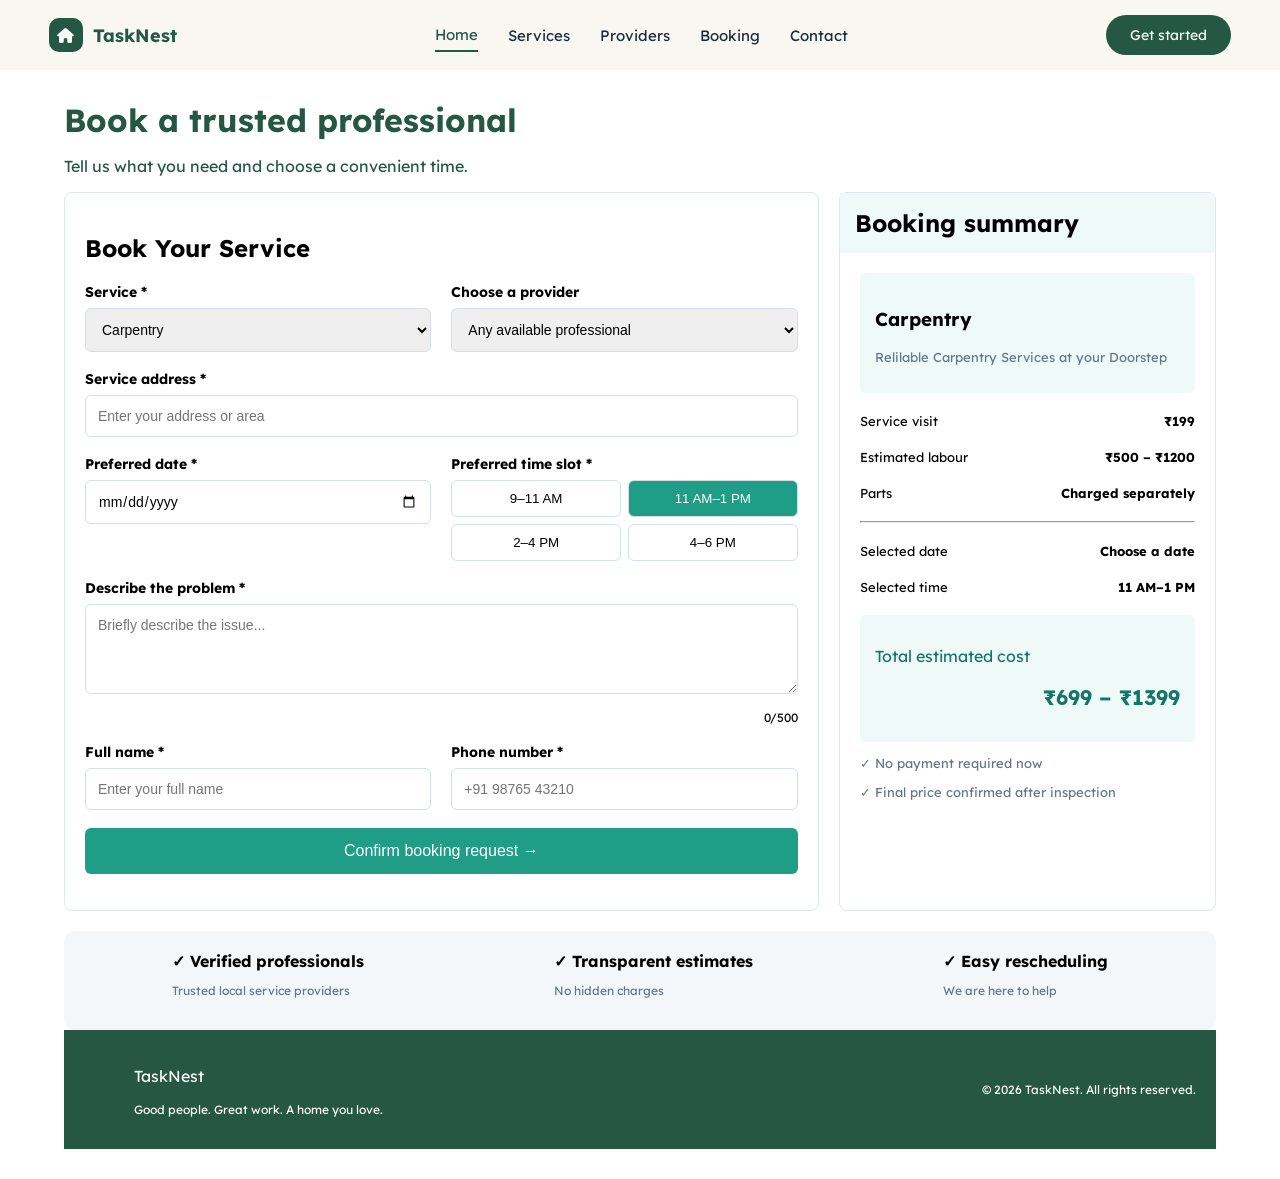
==== booking.html @ df218c1c "created booking page html, css, javascript" ====
<!DOCTYPE html>
<html lang="en">

<head>
    <meta charset="UTF-8">
    <meta name="viewport" content="width=device-width, initial-scale=1.0">
    <title>TaskNest</title>
    <!--Link CSS File-->
    <link rel="stylesheet" href="booking.css">

    <!--Link Google Fonts-->
    <link rel="preconnect" href="https://fonts.googleapis.com">
    <link rel="preconnect" href="https://fonts.gstatic.com" crossorigin>
    <link
        href="https://fonts.googleapis.com/css2?family=Gabarito:wght@400..900&family=Lexend+Deca:wght@100..900&display=swap"
        rel="stylesheet">

    <!--Link Font Awesome-->
    <link rel="stylesheet" href="https://cdnjs.cloudflare.com/ajax/libs/font-awesome/6.4.2/css/all.min.css">

</head>


<body>
    <!--Navbar-->
    <header class="navbar">

        <div class="logo">
            <div class="logo-icon">
                <i class="fa-solid fa-house"></i>
            </div>
            <h2>TaskNest</h2>
        </div>

        <nav>
            <a href="home.html" class="active">Home</a>
            <a href="services.html">Services</a>
            <a href="providers.html">Providers</a>
            <a href="booking.html">Booking</a>
            <a href="contact.html">Contact</a>
        </nav>

        <a href="#booking" class="start-btn">Get started</a>

    </header>

    <main>
        <h1 style="color: #255744;">Book a trusted professional</h1>
        <p class="subheading" style="color: #255744;">Tell us what you need and choose a convenient time.</p>

        <div class="container">
            <section class="booking" id="booking">
                <h2>Book Your Service</h2>

                <form id="bookingForm">
                    <div class="form-row">
                        <div class="field">
                            <label>Service *</label>
                            <select id="service">
                                <option>Carpentry</option>
                                <option>Electrical</option>
                                <option>Plumbing</option>
                                <option>Painting</option>
                                <option>Landscaping</option>
                            </select>
                        </div>

                        <div class="field">
                            <label>Choose a provider</label>
                            <select>
                                <option>Any available professional</option>
                                <option>Saravanan</option>
                                <option>Ramesh</option>
                                <option>Karthik</option>
                            </select>
                        </div>
                    </div>

                    <div class="field">
                        <label>Service address *</label>
                        <input type="text" id="address" placeholder="Enter your address or area">
                        <small id="addressError"></small>
                    </div>

                    <div class="form-row">
                        <div class="field">
                            <label>Preferred date *</label>
                            <input type="date" id="date">
                            <small id="dateError"></small>
                        </div>

                        <div class="field">
                            <label>Preferred time slot *</label>
                            <div class="time-slots">
                                <button type="button" class="time">9–11 AM</button>
                                <button type="button" class="time selected">11 AM–1 PM</button>
                                <button type="button" class="time">2–4 PM</button>
                                <button type="button" class="time">4–6 PM</button>
                            </div>
                        </div>
                    </div>

                    <div class="field">
                        <label>Describe the problem *</label>
                        <textarea id="problem" maxlength="500" placeholder="Briefly describe the issue..."></textarea>
                        <small id="problemError"></small>
                        <p class="count"><span id="count">0</span>/500</p>
                    </div>

                    <div class="form-row">
                        <div class="field">
                            <label>Full name *</label>
                            <input type="text" id="name" placeholder="Enter your full name">
                            <small id="nameError"></small>
                        </div>

                        <div class="field">
                            <label>Phone number *</label>
                            <input type="tel" id="phone" placeholder="+91 98765 43210">
                            <small id="phoneError"></small>
                        </div>
                    </div>

                    <button type="submit" class="submit-button">
                        Confirm booking request →
                    </button>

                    <p id="message"></p>
                </form>
            </section>

            <section class="summary" id="summary">
                <h2>Booking summary</h2>

                <div class="service-box">
                    <h3 id="summaryService">AC Repair</h3>
                    <p id="description">Get your AC working perfectly again</p>
                </div>

                <div class="price-row">
                    <span>Service visit</span>
                    <b id="visitPrice">₹199</b>
                </div>

                <div class="price-row">
                    <span>Estimated labour</span>
                    <b id="labourPrice">₹500 – ₹1,200</b>
                </div>

                <div class="price-row">
                    <span>Parts</span>
                    <b>Charged separately</b>
                </div>

                <hr>

                <div class="price-row">
                    <span>Selected date</span>
                    <b id="summaryDate">Choose a date</b>
                </div>

                <div class="price-row">
                    <span>Selected time</span>
                    <b id="summaryTime">11 AM–1 PM</b>
                </div>

                <div class="total">
                    <p>Total estimated cost</p>
                    <h2 id="totalPrice">₹699 – ₹1,399</h2>
                </div>

                <p class="note">✓ No payment required now</p>
                <p class="note">✓ Final price confirmed after inspection</p>
            </section>
        </div>

        <section class="benefits" id="contact">
            <div>
                <b>✓ Verified professionals</b>
                <p>Trusted local service providers</p>
            </div>
            <div>
                <b>✓ Transparent estimates</b>
                <p>No hidden charges</p>
            </div>
            <div>
                <b>✓ Easy rescheduling</b>
                <p>We are here to help</p>
            </div>
        </section>

        <!-- FOOTER -->
        <footer class="site-footer">
            <div class="footer-inner">
                <div>
                    <p class="footer-brand">TaskNest</p>
                    <p class="footer-tagline">Good people. Great work. A home you love.</p>
                </div>
                <p class="footer-copy">&copy; 2026 TaskNest. All rights reserved.</p>
            </div>
        </footer>
    </main>

    <script src="booking.js"></script>
</body>

</html>
---- booking.css ----
* {
    box-sizing: border-box;
}

body {
    margin: 0;
    font-family: "Lexend Deca", sans-serif;
    color: black ;
}

/* NAVBAR */
.navbar {
    height: 70px;
    width: 100%;
    padding: 0 3.8%;
    display: flex;
    justify-content: space-between;
    align-items: center;
    background-color: #f8f7f2;
    /* border-bottom: 2px solid #245744; */
}

/* LOGO */
.logo {
    display: flex;
    align-items: center;
    gap: 10px;
}

.logo h2 {
    margin: 0;
    color: #245744;
    font-size: 18px;
}

.logo-icon {
    width: 34px;
    height: 34px;
    background-color: #245744;
    color: white;
    border-radius: 10px;
    display: flex;
    justify-content: center;
    align-items: center;
    font-size: 15px;
}

/* MENU */
.navbar nav {
    display: flex;
    align-items: center;
    gap: 30px;
}

.navbar nav a {
    text-decoration: none;
    color: #172b3a;
    font-size: 15px;
    padding: 6px 0;
    white-space: nowrap;
}

.navbar nav a:hover,
.navbar nav a.active {
    color: #245744;
}

.navbar nav a.active {
    border-bottom: 2px solid #245744;
}

/* GET STARTED */
.start-btn {
    display: flex;
    align-items: center;
    justify-content: center;
    height: 40px;
    padding: 0 24px;
    background-color: #245744;
    color: white;
    text-decoration: none;
    border-radius: 30px;
    font-size: 14px;
    white-space: nowrap;
}

.start-btn:hover {
    background-color: #193f32;
}

/* MAIN CONTENT */
main {
    width: 90%;
    margin: 30px auto;
}

main > h1 {
    margin-bottom: 10px;
}

.subtitle {
    color: #64748b;
    margin-bottom: 25px;
}

/* BOOKING LAYOUT */
.container {
    display: grid;
    grid-template-columns: 2fr 1fr;
    gap: 20px;
}

.booking,
.summary {
    border: 1px solid #dce6ec;
    border-radius: 8px;
    padding: 20px;
}

/* FORM */
.form-row {
    display: flex;
    gap: 20px;
}

.field {
    width: 100%;
    margin-bottom: 18px;
}

label {
    display: block;
    font-weight: bold;
    font-size: 14px;
    margin-bottom: 7px;
}

input,
select,
textarea {
    width: 100%;
    padding: 12px;
    border: 1px solid #d4e0e8;
    border-radius: 6px;
    font-size: 14px;
    font-family: Arial, sans-serif;
}

textarea {
    height: 90px;
    resize: vertical;
}

small {
    color: #c0392b;
}

/* TIME SLOTS */
.time-slots {
    display: grid;
    grid-template-columns: 1fr 1fr;
    gap: 7px;
}

.time {
    padding: 10px 5px;
    background: white;
    border: 1px solid #d4e0e8;
    border-radius: 6px;
    cursor: pointer;
}

.time.selected {
    background: #209d87;
    color: white;
}

/* CHARACTER COUNTER */
.count {
    text-align: right;
    font-size: 12px;
}

/* SUBMIT BUTTON */
.submit-button {
    width: 100%;
    padding: 14px;
    background: #209d87;
    color: white;
    border: none;
    border-radius: 6px;
    font-size: 16px;
    cursor: pointer;
}

.submit-button:hover {
    background: #147766;
}

#message {
    color: #147766;
}

/* BOOKING SUMMARY */
.summary > h2 {
    background: #effaf8;
    padding: 15px;
    margin: -20px -20px 20px;
}

.service-box {
    background: #effaf8;
    padding: 15px;
    border-radius: 6px;
}

.service-box p,
.note {
    color: #64748b;
    font-size: 13px;
}

.price-row {
    display: flex;
    justify-content: space-between;
    gap: 10px;
    margin: 20px 0;
    font-size: 13px;
}

.price-row b {
    text-align: right;
}

.total {
    background: #effaf8;
    padding: 15px;
    border-radius: 6px;
}

.total p,
.total h2 {
    color: #147766;
}

.total h2 {
    text-align: right;
    font-size: 21px;
}

/* BENEFITS */
.benefits {
    display: flex;
    justify-content: space-around;
    gap: 15px;
    background: #f3f7fa;
    padding: 20px;
    margin-top: 20px;
    border-radius: 10px;
}

.benefits p {
    font-size: 12px;
    color: #64748b;
}

/* Footer */
.site-footer {
    background-color: #255744;
    color: white;
    padding: 20px;
    
}

.footer-inner {
    display: flex;
    justify-content: space-between;
    align-items: center;
    margin-left: 50px;
}

.footer-brand {
    font-size: 16px;
}

.footer-tagline {
    font-size: 12px;
}

.footer-copy {
    font-size: 12px;
}

/* TABLET */
@media (max-width: 1100px) {
    .navbar {
        gap: 20px;
    }

    .navbar nav {
        gap: 22px;
    }

    .navbar nav a {
        font-size: 15px;
    }

    .start-btn {
        padding: 0 20px;
        font-size: 14px;
    }
}

/* MOBILE */
@media (max-width: 800px) {
    .navbar {
        height: auto;
        min-height: 70px;
        padding: 14px 4%;
        flex-wrap: wrap;
        gap: 14px;
    }

    .logo h2 {
        font-size: 18px;
    }

    .logo-icon {
        width: 34px;
        height: 34px;
    }

    .navbar nav {
        order: 3;
        width: 100%;
        gap: 22px;
        overflow-x: auto;
        padding: 5px 0;
    }

    .navbar nav a {
        font-size: 14px;
    }

    .start-btn {
        height: 38px;
        padding: 0 18px;
        font-size: 14px;
    }

    .container {
        grid-template-columns: 1fr;
    }

     .footer-inner {
    flex-direction: column;
    align-items: flex-start;
  }
}

/* SMALL MOBILE */
@media (max-width: 500px) {
    main {
        width: 94%;
    }

    main > h1 {
        font-size: 28px;
    }

    .form-row {
        display: block;
    }

    .benefits {
        flex-direction: column;
    }

    .navbar nav {
        gap: 20px;
    }

    .navbar nav a {
        font-size: 14px;
    }
}
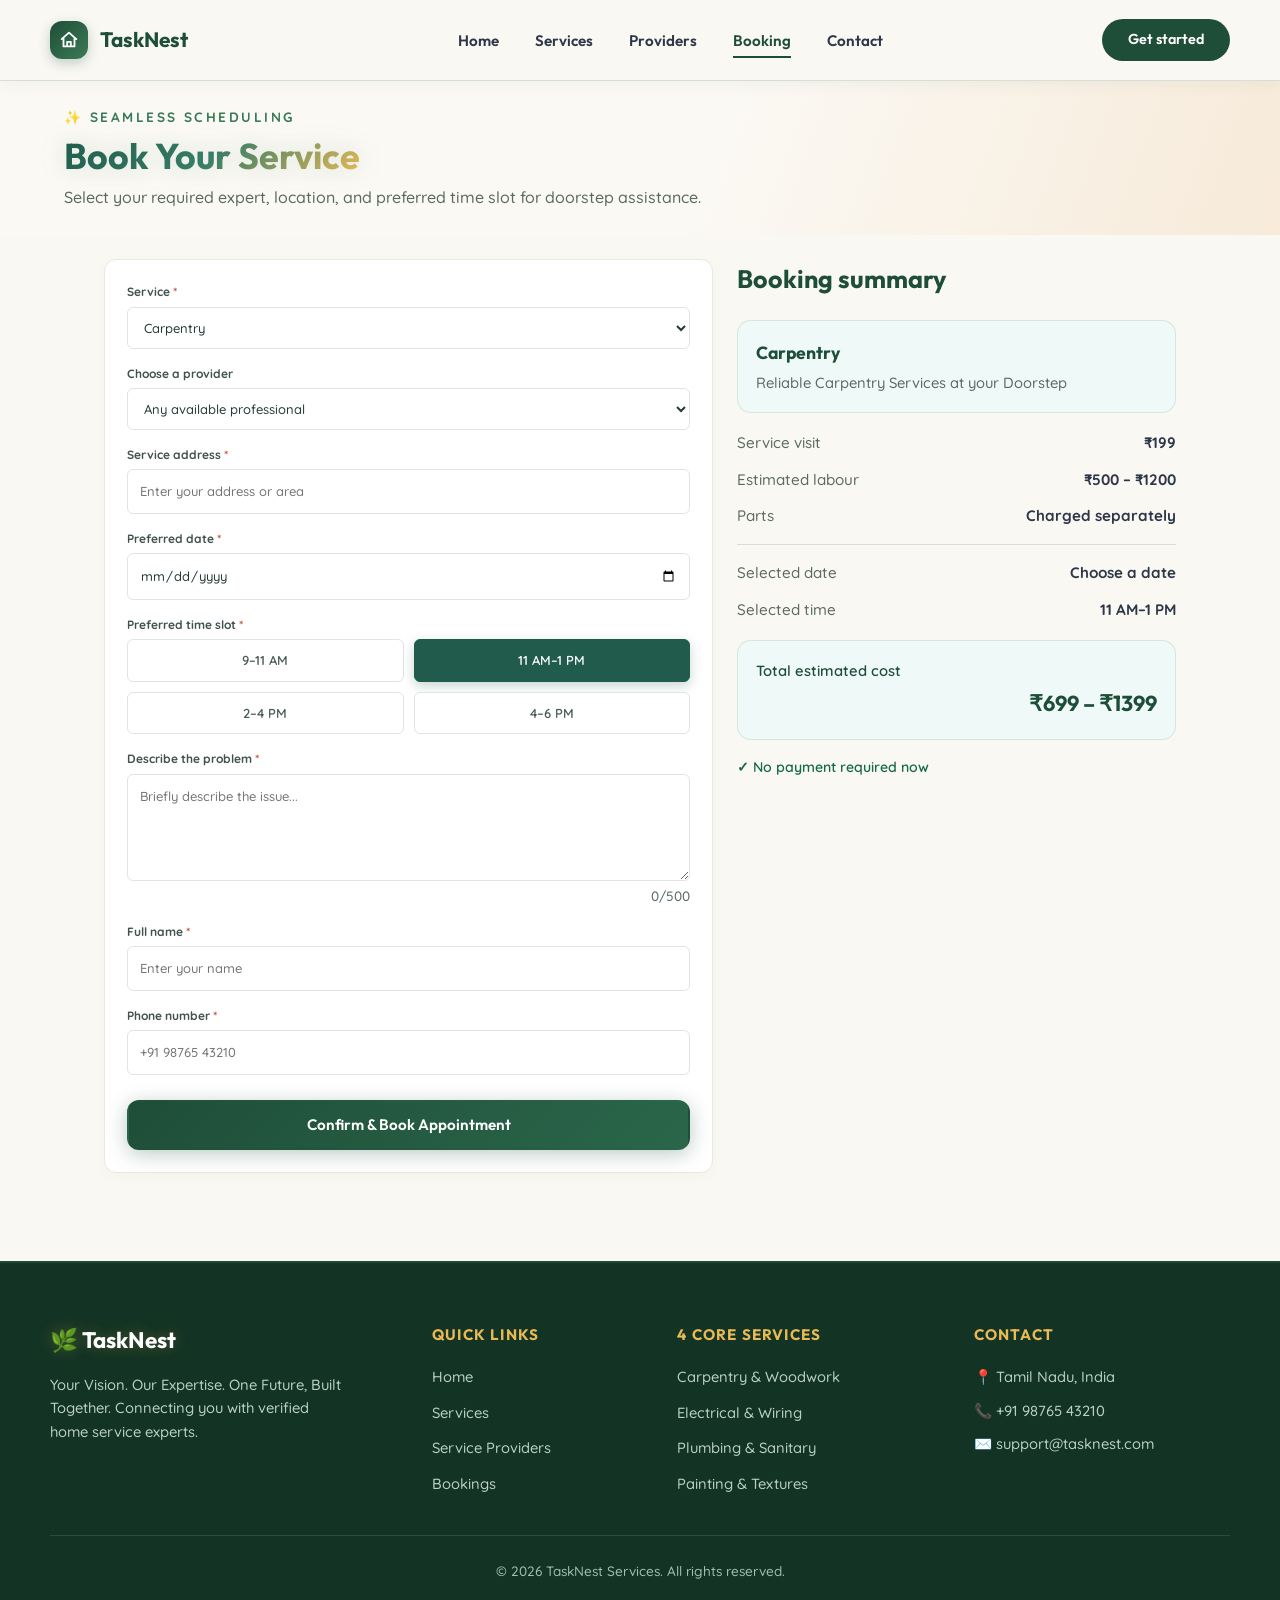
==== commit 9b483e89: "Project completed: final update" ====
--- a/booking.html
+++ b/booking.html
@@ -1,207 +1,245 @@
 <!DOCTYPE html>
 <html lang="en">
-
 <head>
-    <meta charset="UTF-8">
-    <meta name="viewport" content="width=device-width, initial-scale=1.0">
-    <title>TaskNest</title>
-    <!--Link CSS File-->
-    <link rel="stylesheet" href="booking.css">
-
-    <!--Link Google Fonts-->
-    <link rel="preconnect" href="https://fonts.googleapis.com">
-    <link rel="preconnect" href="https://fonts.gstatic.com" crossorigin>
-    <link
-        href="https://fonts.googleapis.com/css2?family=Gabarito:wght@400..900&family=Lexend+Deca:wght@100..900&display=swap"
-        rel="stylesheet">
-
-    <!--Link Font Awesome-->
-    <link rel="stylesheet" href="https://cdnjs.cloudflare.com/ajax/libs/font-awesome/6.4.2/css/all.min.css">
-
+  <meta charset="UTF-8">
+  <meta name="viewport" content="width=device-width, initial-scale=1.0">
+  <title>TaskNest | Book Your Service</title>
+  <link rel="preconnect" href="https://fonts.googleapis.com">
+  <link rel="preconnect" href="https://fonts.gstatic.com" crossorigin>
+  <link href="https://fonts.googleapis.com/css2?family=Quicksand:wght@500;600;700&family=Outfit:wght@400;500;600;700&display=swap" rel="stylesheet">
+  
+  <link rel="stylesheet" href="home.css">
+  <link rel="stylesheet" href="booking.css">
+  <script src="booking.js" defer></script>
 </head>
-
-
 <body>
-    <!--Navbar-->
-    <header class="navbar">
-
-        <div class="logo">
-            <div class="logo-icon">
-                <i class="fa-solid fa-house"></i>
+  <a class="skip-link" href="#main-content">Skip to main content</a>
+
+  <!-- NAVIGATION BAR (Exact Home Page Match) -->
+  <header class="site-header">
+    <nav class="navbar" aria-label="Main navigation">
+      <a class="logo" href="index.html" aria-label="TaskNest home">
+        <span class="logo-mark" aria-hidden="true">
+          <svg viewBox="0 0 24 24" focusable="false"><path d="M4 11 12 4l8 7M6 10v9h12v-9M10 19v-5h4v5"/></svg>
+        </span>
+        <span class="logo-text">TaskNest</span>
+      </a>
+
+      <button class="nav-toggle" id="nav-toggle" type="button"
+              aria-expanded="false" aria-controls="nav-menu" aria-label="Open menu">
+        <span class="nav-toggle-bar"></span>
+        <span class="nav-toggle-bar"></span>
+        <span class="nav-toggle-bar"></span>
+      </button>
+
+      <!-- SIDE NAVIGATION PANEL -->
+      <div class="nav-panel" id="nav-menu">
+        <ul class="nav-links">
+          <li><a href="index.html" class="nav-link">Home</a></li>
+          <li><a href="services.html" class="nav-link">Services</a></li>
+          <li><a href="providers.html" class="nav-link">Providers</a></li>
+          <li><a href="booking.html" class="nav-link active" aria-current="page">Booking</a></li>
+          <li><a href="contact.html" class="nav-link">Contact</a></li>
+          <li class="side-login-item"><a href="login.html" class="nav-link login-link-special">✨ Login</a></li>
+        </ul>
+        <div class="nav-actions">
+          <a class="btn btn-primary nav-cta" href="booking.html">Get started</a>
+        </div>
+      </div>
+    </nav>
+  </header>
+
+  <main id="main-content">
+    <section class="hero" style="min-height: 145px; display: flex; align-items: center; justify-content: space-between; gap: 25px; padding: 25px 5%; background: linear-gradient(110deg, #fbf9f4 55%, #f7ead9);">
+      <div class="hero-text" style="width: 100%; max-width: 1180px; margin: 0 auto;">
+        <p class="eyebrow" style="color: var(--secondary); font-size: 0.85rem; font-weight: 700; letter-spacing: 0.18em; text-transform: uppercase; margin-bottom: 6px;">✨ Seamless Scheduling</p>
+        <h1 class="glow-text" style="font-size: clamp(1.8rem, 2.8vw, 2.4rem); line-height: 1.2; margin-bottom: 8px;">Book Your Service</h1>
+        <p style="color: var(--text-muted); font-size: 1rem;">Select your required expert, location, and preferred time slot for doorstep assistance.</p>
+      </div>
+    </section>
+
+    <!-- MAIN BOOKING LAYOUT -->
+    <div class="booking-layout">
+      <!-- LEFT FORM CARD -->
+      <div class="form-card">
+        <form id="bookingForm">
+          <div class="form-group">
+            <label for="service">Service <span>*</span></label>
+            <select id="service" required>
+              <option value="Carpentry">Carpentry</option>
+              <option value="Electrical">Electrical</option>
+              <option value="Plumbing">Plumbing</option>
+              <option value="Painting">Painting</option>
+              <option value="Landscaping">Landscaping</option>
+            </select>
+          </div>
+
+          <div class="form-group" id="providerFieldWrapper">
+            <label for="providerSelect">Choose a provider</label>
+            <select id="providerSelect">
+              <option value="Any available professional">Any available professional</option>
+              <option value="Anbu Selvan">Anbu Selvan (Peelamedu)</option>
+              <option value="Karthik Kumar">Karthik Kumar (RS Puram)</option>
+              <option value="Vijay Anand">Vijay Anand (T. Nagar)</option>
+              <option value="Suresh Raj">Suresh Raj (Peelamedu)</option>
+              <option value="Murali Krishnan">Murali Krishnan (Gandhipuram)</option>
+              <option value="Divya Ramesh">Divya Ramesh (Ramanathapuram)</option>
+            </select>
+          </div>
+
+          <div class="form-group">
+            <label for="address">Service address <span>*</span></label>
+            <input type="text" id="address" placeholder="Enter your address or area" required>
+            <small id="addressError"></small>
+          </div>
+
+          <div class="form-group">
+            <label for="date">Preferred date <span>*</span></label>
+            <input type="date" id="date" required>
+            <small id="dateError"></small>
+          </div>
+
+          <div class="form-group">
+            <label>Preferred time slot <span>*</span></label>
+            <div class="time-slots" style="display: grid; grid-template-columns: 1fr 1fr; gap: 10px;">
+              <button type="button" class="time">9–11 AM</button>
+              <button type="button" class="time selected">11 AM–1 PM</button>
+              <button type="button" class="time">2–4 PM</button>
+              <button type="button" class="time">4–6 PM</button>
             </div>
-            <h2>TaskNest</h2>
-        </div>
-
-        <nav>
-            <a href="home.html" class="active">Home</a>
-            <a href="services.html">Services</a>
-            <a href="providers.html">Providers</a>
-            <a href="booking.html">Booking</a>
-            <a href="contact.html">Contact</a>
-        </nav>
-
-        <a href="#booking" class="start-btn">Get started</a>
-
-    </header>
-
-    <main>
-        <h1 style="color: #255744;">Book a trusted professional</h1>
-        <p class="subheading" style="color: #255744;">Tell us what you need and choose a convenient time.</p>
-
-        <div class="container">
-            <section class="booking" id="booking">
-                <h2>Book Your Service</h2>
-
-                <form id="bookingForm">
-                    <div class="form-row">
-                        <div class="field">
-                            <label>Service *</label>
-                            <select id="service">
-                                <option>Carpentry</option>
-                                <option>Electrical</option>
-                                <option>Plumbing</option>
-                                <option>Painting</option>
-                                <option>Landscaping</option>
-                            </select>
-                        </div>
-
-                        <div class="field">
-                            <label>Choose a provider</label>
-                            <select>
-                                <option>Any available professional</option>
-                                <option>Saravanan</option>
-                                <option>Ramesh</option>
-                                <option>Karthik</option>
-                            </select>
-                        </div>
-                    </div>
-
-                    <div class="field">
-                        <label>Service address *</label>
-                        <input type="text" id="address" placeholder="Enter your address or area">
-                        <small id="addressError"></small>
-                    </div>
-
-                    <div class="form-row">
-                        <div class="field">
-                            <label>Preferred date *</label>
-                            <input type="date" id="date">
-                            <small id="dateError"></small>
-                        </div>
-
-                        <div class="field">
-                            <label>Preferred time slot *</label>
-                            <div class="time-slots">
-                                <button type="button" class="time">9–11 AM</button>
-                                <button type="button" class="time selected">11 AM–1 PM</button>
-                                <button type="button" class="time">2–4 PM</button>
-                                <button type="button" class="time">4–6 PM</button>
-                            </div>
-                        </div>
-                    </div>
-
-                    <div class="field">
-                        <label>Describe the problem *</label>
-                        <textarea id="problem" maxlength="500" placeholder="Briefly describe the issue..."></textarea>
-                        <small id="problemError"></small>
-                        <p class="count"><span id="count">0</span>/500</p>
-                    </div>
-
-                    <div class="form-row">
-                        <div class="field">
-                            <label>Full name *</label>
-                            <input type="text" id="name" placeholder="Enter your full name">
-                            <small id="nameError"></small>
-                        </div>
-
-                        <div class="field">
-                            <label>Phone number *</label>
-                            <input type="tel" id="phone" placeholder="+91 98765 43210">
-                            <small id="phoneError"></small>
-                        </div>
-                    </div>
-
-                    <button type="submit" class="submit-button">
-                        Confirm booking request →
-                    </button>
-
-                    <p id="message"></p>
-                </form>
-            </section>
-
-            <section class="summary" id="summary">
-                <h2>Booking summary</h2>
-
-                <div class="service-box">
-                    <h3 id="summaryService">AC Repair</h3>
-                    <p id="description">Get your AC working perfectly again</p>
-                </div>
-
-                <div class="price-row">
-                    <span>Service visit</span>
-                    <b id="visitPrice">₹199</b>
-                </div>
-
-                <div class="price-row">
-                    <span>Estimated labour</span>
-                    <b id="labourPrice">₹500 – ₹1,200</b>
-                </div>
-
-                <div class="price-row">
-                    <span>Parts</span>
-                    <b>Charged separately</b>
-                </div>
-
-                <hr>
-
-                <div class="price-row">
-                    <span>Selected date</span>
-                    <b id="summaryDate">Choose a date</b>
-                </div>
-
-                <div class="price-row">
-                    <span>Selected time</span>
-                    <b id="summaryTime">11 AM–1 PM</b>
-                </div>
-
-                <div class="total">
-                    <p>Total estimated cost</p>
-                    <h2 id="totalPrice">₹699 – ₹1,399</h2>
-                </div>
-
-                <p class="note">✓ No payment required now</p>
-                <p class="note">✓ Final price confirmed after inspection</p>
-            </section>
-        </div>
-
-        <section class="benefits" id="contact">
-            <div>
-                <b>✓ Verified professionals</b>
-                <p>Trusted local service providers</p>
-            </div>
-            <div>
-                <b>✓ Transparent estimates</b>
-                <p>No hidden charges</p>
-            </div>
-            <div>
-                <b>✓ Easy rescheduling</b>
-                <p>We are here to help</p>
-            </div>
-        </section>
-
-        <!-- FOOTER -->
-        <footer class="site-footer">
-            <div class="footer-inner">
-                <div>
-                    <p class="footer-brand">TaskNest</p>
-                    <p class="footer-tagline">Good people. Great work. A home you love.</p>
-                </div>
-                <p class="footer-copy">&copy; 2026 TaskNest. All rights reserved.</p>
-            </div>
-        </footer>
-    </main>
-
-    <script src="booking.js"></script>
+          </div>
+
+          <div class="form-group">
+            <label for="problem">Describe the problem <span>*</span></label>
+            <textarea id="problem" placeholder="Briefly describe the issue..." rows="4" required></textarea>
+            <div class="count" style="text-align: right; font-size: 0.85rem; color: var(--text-muted); margin-top: 4px;"><span id="count">0</span>/500</div>
+            <small id="problemError"></small>
+          </div>
+
+          <div class="form-group">
+            <label for="name">Full name <span>*</span></label>
+            <input type="text" id="name" placeholder="Enter your name" required>
+            <small id="nameError"></small>
+          </div>
+
+          <div class="form-group">
+            <label for="phone">Phone number <span>*</span></label>
+            <input type="tel" id="phone" placeholder="+91 98765 43210" required>
+            <small id="phoneError"></small>
+          </div>
+
+          <button type="submit" class="btn btn-primary glow-btn" style="width: 100%; margin-top: 10px; border-radius: 12px; padding: 14px;">Confirm & Book Appointment</button>
+        </form>
+      </div>
+
+      <!-- RIGHT SIDE SUMMARY ASIDE CARD -->
+      <aside class="summary-card-box" id="summaryAside">
+        <h2 style="margin-bottom: 20px;">Booking summary</h2>
+        
+        <div class="service-box" style="background: #effaf8; padding: 18px; border-radius: 14px; border: 1px solid rgba(59, 122, 87, 0.15); margin-bottom: 18px;">
+          <h3 id="summaryService" style="margin: 0; color: var(--primary); font-size: 1.1rem;">Carpentry</h3>
+          <p id="description" style="color: var(--text-muted); font-size: 0.92rem; margin: 4px 0 0 0;">Reliable Carpentry Services at your Doorstep</p>
+        </div>
+
+        <div class="price-row" style="display: flex; justify-content: space-between; margin-bottom: 12px; font-size: 0.95rem; color: var(--text-muted);">
+          <span>Service visit</span>
+          <b id="visitPrice" style="color: var(--text);">₹199</b>
+        </div>
+        <div class="price-row" style="display: flex; justify-content: space-between; margin-bottom: 12px; font-size: 0.95rem; color: var(--text-muted);">
+          <span>Estimated labour</span>
+          <b id="labourPrice" style="color: var(--text);">₹500 – ₹1200</b>
+        </div>
+        <div class="price-row" style="display: flex; justify-content: space-between; margin-bottom: 12px; font-size: 0.95rem; color: var(--text-muted);">
+          <span>Parts</span>
+          <b style="color: var(--text);">Charged separately</b>
+        </div>
+
+        <hr style="border: none; border-top: 1px solid var(--line); margin: 16px 0;">
+
+        <div class="price-row" style="display: flex; justify-content: space-between; margin-bottom: 12px; font-size: 0.95rem; color: var(--text-muted);">
+          <span>Selected date</span>
+          <b id="summaryDate" style="color: var(--text);">Choose a date</b>
+        </div>
+        <div class="price-row" style="display: flex; justify-content: space-between; margin-bottom: 18px; font-size: 0.95rem; color: var(--text-muted);">
+          <span>Selected time</span>
+          <b id="summaryTime" style="color: var(--text);">11 AM–1 PM</b>
+        </div>
+
+        <div class="total-box" style="background: #effaf8; padding: 18px; border-radius: 14px; border: 1px solid rgba(59, 122, 87, 0.15);">
+          <p style="color: var(--primary); font-size: 0.92rem; margin: 0; font-weight: 600;">Total estimated cost</p>
+          <h2 id="totalPrice" style="color: var(--primary); font-size: 1.35rem; text-align: right; margin-top: 4px;">₹699 – ₹1399</h2>
+        </div>
+
+        <p class="note" style="margin-top: 16px; font-size: 0.88rem; color: #176b42; font-weight: 600;">✓ No payment required now</p>
+      </aside>
+    </div>
+  </main>
+
+  <!-- POPUP MODAL FOR SUCCESSFUL BOOKING -->
+  <div class="summary-modal-overlay" id="summaryModalOverlay">
+    <div class="summary-modal-card">
+      <div class="modal-header">
+        <h3>✨ Booking Confirmed Successfully!</h3>
+        <button class="close-modal-btn" id="closeModalBtn">&times;</button>
+      </div>
+      <div class="modal-body" id="modalSummaryContent"></div>
+      <button class="btn btn-primary glow-btn" id="modalDoneBtn" style="width: 100%; margin-top: 20px; border-radius: 12px; padding: 14px;">Back to Home</button>
+    </div>
+  </div>
+
+  <!-- POPUP MODAL FOR LOGIN REQUIRED -->
+  <div class="summary-modal-overlay" id="loginPromptModalOverlay">
+    <div class="summary-modal-card" style="text-align: center;">
+      <div class="modal-header">
+        <h3>🔒 Login Required</h3>
+        <button class="close-modal-btn" id="closeLoginModal">&times;</button>
+      </div>
+      <div class="modal-body" style="padding: 15px 0;">
+        <p>You must be logged in to confirm and book your appointment with TaskNest experts.</p>
+      </div>
+      <div style="margin-top: 15px;">
+        <a href="login.html" class="btn btn-primary glow-btn" style="width: 100%; text-decoration: none; display: block; text-align: center; border-radius: 12px; padding: 14px;">Go to Login</a>
+      </div>
+    </div>
+  </div>
+
+  <!-- FOOTER (Exact Home Page Class Match: .footer-col) -->
+  <footer class="site-footer">
+    <div class="footer-container">
+      <div class="footer-grid">
+        <div class="footer-col">
+          <div class="footer-brand">🌿 TaskNest</div>
+          <p class="footer-desc">Your Vision. Our Expertise. One Future, Built Together. Connecting you with verified home service experts.</p>
+        </div>
+        <div class="footer-col">
+          <h3>QUICK LINKS</h3>
+          <ul>
+            <li><a href="index.html">Home</a></li>
+            <li><a href="services.html">Services</a></li>
+            <li><a href="providers.html">Service Providers</a></li>
+            <li><a href="booking.html">Bookings</a></li>
+          </ul>
+        </div>
+        <div class="footer-col">
+          <h3>4 CORE SERVICES</h3>
+          <ul>
+            <li><a href="services.html">Carpentry &amp; Woodwork</a></li>
+            <li><a href="services.html">Electrical &amp; Wiring</a></li>
+            <li><a href="services.html">Plumbing &amp; Sanitary</a></li>
+            <li><a href="services.html">Painting &amp; Textures</a></li>
+          </ul>
+        </div>
+        <div class="footer-col">
+          <h3>CONTACT</h3>
+          <p>📍 Tamil Nadu, India</p>
+          <p>📞 +91 98765 43210</p>
+          <p>✉️ support@tasknest.com</p>
+        </div>
+      </div>
+      <div class="footer-bottom">
+        <p>&copy; 2026 TaskNest Services. All rights reserved.</p>
+      </div>
+    </div>
+  </footer>
 </body>
-
 </html>
--- a/home.css
+++ b/home.css
@@ -0,0 +1,978 @@
+/* ==========================================================
+   TaskNest - Perfect Clean & Polished Stylesheet
+   Fonts: Outfit (Headings) & Quicksand (Body)
+   ========================================================== */
+
+:root {
+  --primary: #1F4E38;         /* Deep lush green */
+  --secondary: #3B7A57;       /* Soft sage green */
+  --accent: #E8B954;          /* Soft gold accent */
+  --background: #F9F8F3;      /* Cream background */
+  --card: #FFFFFF;
+  --text: #2D3748;
+  --text-muted: #5A6A61;
+  --hover: #133324;
+
+  --band: #F2F5F0;          
+  --band-green: #E8F0EB;    
+  --footer-bg: #133324;     
+  --line: rgba(31, 78, 56, 0.15);
+
+  --font-heading: 'Outfit', sans-serif;
+  --font-body: 'Quicksand', sans-serif;
+
+  --page-width: 1180px;
+  --transition: 0.3s cubic-bezier(0.4, 0, 0.2, 1);
+}
+
+/* ---------- Reset & Base ---------- */
+*,
+*::before,
+*::after {
+  box-sizing: border-box;
+}
+
+html {
+  scroll-behavior: smooth;
+}
+
+body {
+  margin: 0;
+  min-height: 100vh;
+  display: flex;
+  flex-direction: column;
+  font-family: var(--font-body);
+  font-size: 1.05rem;
+  font-weight: 500;
+  line-height: 1.6;
+  color: var(--text);
+  background-color: var(--background);
+}
+
+main {
+  flex: 1;
+}
+
+img, svg {
+  display: block;
+  max-width: 100%;
+}
+
+h1, h2, h3, p, ul {
+  margin: 0;
+}
+
+ul {
+  padding: 0;
+  list-style: none;
+}
+
+a {
+  color: inherit;
+  text-decoration: none;
+}
+
+button {
+  font-family: inherit;
+}
+
+h1, h2, h3 {
+  font-family: var(--font-heading);
+  font-weight: 700;
+  color: var(--primary);
+}
+
+/* ---------- Glowing Effects ---------- */
+.glow-text {
+  display: inline-block;
+  background: linear-gradient(135deg, #1F4E38 0%, #3B7A57 50%, #E8B954 100%);
+  -webkit-background-clip: text;
+  -webkit-text-fill-color: transparent;
+  filter: drop-shadow(0 0 15px rgba(59, 122, 87, 0.25));
+}
+
+.glow-btn {
+  background: linear-gradient(135deg, #1F4E38 0%, #2A664A 100%);
+  box-shadow: 0 4px 20px rgba(31, 78, 56, 0.3);
+}
+.glow-btn:hover {
+  background: linear-gradient(135deg, #133324 0%, #1F4E38 100%);
+  box-shadow: 0 0 25px rgba(59, 122, 87, 0.6);
+  transform: translateY(-3px);
+}
+
+/* ---------- Smooth Animations ---------- */
+@keyframes fadeIn {
+  from { opacity: 0; transform: translateY(12px); }
+  to { opacity: 1; transform: translateY(0); }
+}
+
+.hero-content, .category-card, .provider-card {
+  animation: fadeIn 0.6s ease-out both;
+}
+
+/* ---------- Accessibility helpers ---------- */
+.visually-hidden {
+  position: absolute;
+  width: 1px;
+  height: 1px;
+  margin: -1px;
+  padding: 0;
+  overflow: hidden;
+  clip: rect(0, 0, 0, 0);
+  white-space: nowrap;
+  border: 0;
+}
+
+.skip-link {
+  position: absolute;
+  top: -60px;
+  left: 16px;
+  z-index: 200;
+  padding: 10px 18px;
+  color: #fff;
+  background: var(--primary);
+  border-radius: 999px;
+}
+
+.skip-link:focus {
+  top: 12px;
+}
+
+:focus-visible {
+  outline: 3px solid var(--accent);
+  outline-offset: 3px;
+}
+
+/* ---------- Layout Containers ---------- */
+.container {
+  width: min(var(--page-width), 100% - 64px);
+  margin-inline: auto;
+}
+
+.eyebrow {
+  margin-bottom: 14px;
+  font-size: 0.8rem;
+  font-weight: 700;
+  letter-spacing: 0.18em;
+  text-transform: uppercase;
+  color: var(--secondary);
+}
+
+/* ---------- Buttons ---------- */
+.btn {
+  display: inline-flex;
+  align-items: center;
+  justify-content: center;
+  padding: 13px 30px;
+  font-family: var(--font-heading);
+  font-size: 0.95rem;
+  font-weight: 600;
+  line-height: 1.2;
+  white-space: nowrap;
+  border: 2px solid transparent;
+  border-radius: 999px;
+  cursor: pointer;
+  transition: all var(--transition);
+}
+
+.btn-primary {
+  color: #fff;
+  background-color: var(--primary);
+}
+
+.btn-outline {
+  color: var(--primary);
+  background-color: transparent;
+  border-color: var(--primary);
+}
+
+.btn-outline:hover {
+  color: #fff;
+  background-color: var(--primary);
+  box-shadow: 0 4px 15px rgba(31, 78, 56, 0.2);
+}
+
+.btn-light {
+  color: var(--primary);
+  background-color: #fff;
+}
+
+.btn-light:hover {
+  background-color: var(--band-green);
+  box-shadow: 0 4px 15px rgba(255, 255, 255, 0.3);
+}
+
+/* ---------- Section Header ---------- */
+.section-header {
+  display: flex;
+  align-items: flex-end;
+  justify-content: space-between;
+  gap: 16px;
+  margin-bottom: 36px;
+}
+
+.section-header h2 {
+  font-size: clamp(1.8rem, 2.6vw, 2.3rem);
+  line-height: 1.2;
+}
+
+.section-sub {
+  margin-top: 8px;
+  font-size: 1rem;
+  color: var(--text-muted);
+}
+
+.text-link {
+  flex-shrink: 0;
+  padding-bottom: 2px;
+  font-family: var(--font-heading);
+  font-weight: 600;
+  font-size: 0.95rem;
+  color: var(--primary);
+  border-bottom: 2px solid var(--secondary);
+  transition: color var(--transition);
+}
+
+.text-link:hover {
+  color: var(--secondary);
+}
+
+/* ---------- Navigation Bar (Glitch-Free Solid Header) ---------- */
+.site-header {
+  position: sticky;
+  top: 0;
+  z-index: 1000;
+  background-color: #F9F8F3;
+  border-bottom: 1px solid var(--line);
+  box-shadow: 0 4px 15px rgba(31, 78, 56, 0.05);
+}
+
+.navbar {
+  position: relative;
+  display: flex;
+  align-items: center;
+  justify-content: space-between;
+  width: min(var(--page-width), 100% - 64px);
+  min-height: 80px;
+  margin-inline: auto;
+}
+
+.logo {
+  display: inline-flex;
+  align-items: center;
+  gap: 12px;
+  font-family: var(--font-heading);
+  font-size: 1.3rem;
+  font-weight: 700;
+  color: var(--primary);
+}
+
+.logo-mark {
+  display: grid;
+  place-items: center;
+  width: 38px;
+  height: 38px;
+  background: linear-gradient(135deg, #1F4E38 0%, #3B7A57 100%);
+  border-radius: 12px;
+  box-shadow: 0 4px 12px rgba(31, 78, 56, 0.25);
+}
+
+.logo-mark svg {
+  width: 22px;
+  height: 22px;
+  fill: none;
+  stroke: #fff;
+  stroke-width: 2;
+  stroke-linecap: round;
+  stroke-linejoin: round;
+}
+
+.nav-panel {
+  display: flex;
+  align-items: center;
+  flex: 1;
+  justify-content: space-between;
+  margin-left: 50px;
+}
+
+.nav-links {
+  display: flex;
+  align-items: center;
+  gap: 36px;
+  margin-inline: auto;
+}
+
+.nav-link {
+  padding: 6px 0;
+  font-family: var(--font-heading);
+  font-size: 0.95rem;
+  font-weight: 600;
+  color: var(--text);
+  border-bottom: 2px solid transparent;
+  transition: color var(--transition), border-color var(--transition);
+}
+
+.nav-link:hover {
+  color: var(--secondary);
+  text-shadow: 0 0 10px rgba(59, 122, 87, 0.3);
+}
+
+.nav-link.active {
+  color: var(--primary);
+  border-bottom-color: var(--primary);
+}
+
+.side-login-item {
+  display: none;
+}
+
+.nav-cta {
+  padding: 10px 24px;
+  font-size: 0.9rem;
+}
+
+.nav-toggle {
+  display: none;
+  flex-direction: column;
+  justify-content: center;
+  gap: 6px;
+  width: 44px;
+  height: 44px;
+  padding: 10px;
+  background: transparent;
+  border: 0;
+  border-radius: 10px;
+  cursor: pointer;
+}
+
+.nav-toggle-bar {
+  display: block;
+  height: 2.5px;
+  background-color: var(--primary);
+  border-radius: 2px;
+  transition: transform var(--transition), opacity var(--transition);
+}
+
+.nav-toggle[aria-expanded="true"] .nav-toggle-bar:nth-child(1) {
+  transform: translateY(8.5px) rotate(45deg);
+}
+
+.nav-toggle[aria-expanded="true"] .nav-toggle-bar:nth-child(2) {
+  opacity: 0;
+}
+
+.nav-toggle[aria-expanded="true"] .nav-toggle-bar:nth-child(3) {
+  transform: translateY(-8.5px) rotate(-45deg);
+}
+
+/* ---------- Hero Section ---------- */
+.hero-inner {
+  display: grid;
+  grid-template-columns: 1fr 1fr;
+  align-items: center;
+  gap: 64px;
+  width: min(var(--page-width), 100% - 64px);
+  margin-inline: auto;
+  padding: 80px 0 100px;
+}
+
+.hero h1 {
+  max-width: 490px;
+  font-size: clamp(2.2rem, 3.6vw, 3rem);
+  font-weight: 700;
+  line-height: 1.2;
+}
+
+.hero-text {
+  max-width: 460px;
+  margin-top: 22px;
+  font-size: 1.05rem;
+  color: var(--text-muted);
+}
+
+.hero-actions {
+  display: flex;
+  flex-wrap: wrap;
+  gap: 16px;
+  margin-top: 36px;
+}
+
+.hero-note {
+  display: flex;
+  align-items: center;
+  gap: 16px;
+  max-width: 460px;
+  margin-top: 40px;
+  padding-top: 24px;
+  border-top: 1px solid var(--line);
+}
+
+.hero-note p {
+  font-size: 0.9rem;
+  color: var(--text-muted);
+}
+
+.dots {
+  display: flex;
+}
+
+.dot {
+  width: 30px;
+  height: 30px;
+  border: 2px solid var(--background);
+  border-radius: 50%;
+}
+
+.dot + .dot {
+  margin-left: -10px;
+}
+
+.dot-1 { background: #94C1AB; }
+.dot-2 { background: #E8C18C; }
+.dot-3 { background: #559675; }
+
+.hero-visual {
+  position: relative;
+  width: 100%;
+  max-width: 540px;
+  margin-left: auto;
+}
+
+.hero-circle {
+  position: absolute;
+  top: -20px;
+  right: -20px;
+  width: 140px;
+  height: 140px;
+  background: linear-gradient(135deg, #D5E5DB 0%, #B9D1C4 100%);
+  border-radius: 50%;
+  z-index: 0;
+  filter: blur(10px);
+  opacity: 0.7;
+}
+
+.hero-photo {
+  position: relative;
+  z-index: 1;
+  aspect-ratio: 1.14 / 1;
+  border-radius: 60px 60px 24px 24px;
+  box-shadow: 0 20px 40px rgba(31, 78, 56, 0.15);
+  overflow: hidden;
+  background: #D5E5DB;
+}
+
+.hero-photo img {
+  width: 100%;
+  height: 100%;
+  object-fit: cover;
+  transition: opacity 0.8s ease-in-out, transform 0.6s ease;
+}
+
+/* ---------- Floating Glow Badge ---------- */
+@keyframes floatBadge {
+  0%, 100% { transform: translateY(0px) rotate(0deg); }
+  50% { transform: translateY(-8px) rotate(1deg); }
+}
+
+.hero-badge {
+  position: absolute;
+  z-index: 2;
+  left: 20px;
+  bottom: 20px;
+  display: flex;
+  align-items: center;
+  gap: 14px;
+  padding: 14px 22px 14px 16px;
+  background: linear-gradient(135deg, #FFFFFF 0%, #EBF4EE 100%);
+  border: 1px solid rgba(59, 122, 87, 0.3);
+  border-radius: 20px;
+  box-shadow: 0 16px 36px rgba(31, 78, 56, 0.18), 0 0 20px rgba(59, 122, 87, 0.25);
+  animation: floatBadge 4s ease-in-out infinite;
+  transition: transform 0.3s ease;
+}
+
+.hero-badge:hover {
+  transform: scale(1.04) translateY(-4px);
+}
+
+.badge-icon {
+  display: grid;
+  place-items: center;
+  width: 42px;
+  height: 42px;
+  background: linear-gradient(135deg, #1F4E38 0%, #3B7A57 100%);
+  border-radius: 50%;
+  box-shadow: 0 4px 12px rgba(31, 78, 56, 0.3);
+}
+
+.badge-icon svg {
+  width: 22px;
+  height: 22px;
+  fill: none;
+  stroke: #FFFFFF;
+  stroke-width: 2.2;
+  stroke-linecap: round;
+  stroke-linejoin: round;
+}
+
+.hero-badge p {
+  font-family: var(--font-heading);
+  font-size: 0.9rem;
+  font-weight: 700;
+  color: var(--primary);
+  letter-spacing: 0.02em;
+}
+
+/* ---------- Popular Categories ---------- */
+.band {
+  padding: 90px 0;
+  background: linear-gradient(180deg, var(--band) 0%, #E8F0EB 100%);
+}
+
+.category-grid {
+  display: grid;
+  grid-template-columns: repeat(4, 1fr);
+  gap: 24px;
+}
+
+.category-card {
+  position: relative;
+  overflow: hidden;
+  background: var(--card);
+  border-radius: 16px;
+  box-shadow: 0 4px 12px rgba(31, 78, 56, 0.05);
+}
+
+.card-photo {
+  aspect-ratio: 1.4 / 1;
+  border-radius: 16px 16px 0 0;
+  overflow: hidden;
+}
+
+.card-photo img {
+  width: 100%;
+  height: 100%;
+  object-fit: cover;
+  transition: transform 0.5s ease;
+}
+
+.category-card:hover .card-photo img {
+  transform: scale(1.06);
+}
+
+.card-body {
+  padding: 20px 22px 24px;
+}
+
+.card-body h3 {
+  font-size: 1.1rem;
+  font-weight: 600;
+}
+
+.card-body p {
+  margin-top: 6px;
+  font-size: 0.9rem;
+  color: var(--text-muted);
+}
+
+.card-link {
+  display: inline-block;
+  margin-top: 16px;
+  font-family: var(--font-heading);
+  font-weight: 600;
+  font-size: 0.85rem;
+  color: var(--primary);
+  border-bottom: 2px solid var(--secondary);
+  transition: color var(--transition);
+}
+
+.card-link::after {
+  content: "";
+  position: absolute;
+  inset: 0;
+}
+
+.category-card:hover .card-link {
+  color: var(--secondary);
+}
+
+/* ---------- Featured Providers (Fixed Proportional Card Layout) ---------- */
+.providers {
+  padding: 90px 0;
+}
+
+.provider-grid {
+  display: grid;
+  grid-template-columns: repeat(4, 1fr);
+  gap: 24px;
+}
+
+.provider-card {
+  background: var(--card);
+  border-radius: 16px;
+  overflow: hidden;
+  box-shadow: 0 6px 20px rgba(31, 78, 56, 0.08);
+  display: flex;
+  flex-direction: column;
+}
+
+.provider-photo {
+  width: 100%;
+  height: 240px; /* Balanced height so portraits fit without massive zoom */
+  overflow: hidden;
+  background: #E8F0EB;
+}
+
+.provider-photo img {
+  width: 100%;
+  height: 100%;
+  object-fit: cover;
+  object-position: center top; /* Focuses properly on the face */
+  transition: transform 0.5s ease;
+}
+
+.provider-card:hover .provider-photo img {
+  transform: scale(1.05);
+}
+
+.provider-top {
+  display: flex;
+  align-items: baseline;
+  justify-content: space-between;
+  gap: 8px;
+  padding: 16px 16px 4px 16px;
+}
+
+.provider-top h3 {
+  font-size: 1.05rem;
+  font-weight: 700;
+  color: var(--primary);
+}
+
+.rating {
+  flex-shrink: 0;
+  font-size: 0.85rem;
+  font-weight: 700;
+  color: #B27D12;
+}
+
+.star {
+  color: var(--accent);
+}
+
+.provider-role {
+  padding: 0 16px;
+  font-size: 0.88rem;
+  color: var(--text-muted);
+}
+
+.provider-place {
+  display: flex;
+  align-items: center;
+  gap: 6px;
+  padding: 8px 16px 16px 16px;
+  font-size: 0.82rem;
+  color: var(--text-muted);
+}
+
+.provider-place svg {
+  width: 14px;
+  height: 14px;
+  fill: #E53E3E;
+  flex-shrink: 0;
+}
+
+.provider-card .btn {
+  margin: auto 16px 16px 16px;
+  width: calc(100% - 32px);
+  border-radius: 12px;
+  padding: 12px 16px;
+}
+
+/* ---------- Features Band ---------- */
+.features {
+  padding: 70px 0;
+  background: linear-gradient(135deg, #E8F0EB 0%, #D5E5DB 100%);
+}
+
+.features-list {
+  display: grid;
+  grid-template-columns: repeat(3, 1fr);
+  gap: 40px;
+  width: min(var(--page-width), 100% - 64px);
+  margin-inline: auto;
+}
+
+.feature-icon {
+  display: grid;
+  place-items: center;
+  width: 46px;
+  height: 46px;
+  margin-bottom: 18px;
+  background: #fff;
+  border-radius: 14px;
+  box-shadow: 0 6px 16px rgba(31, 78, 56, 0.1);
+}
+
+.feature-icon svg {
+  width: 24px;
+  height: 24px;
+  fill: none;
+  stroke: var(--primary);
+  stroke-width: 2;
+  stroke-linecap: round;
+  stroke-linejoin: round;
+}
+
+.feature h3 {
+  font-size: 1.05rem;
+  font-weight: 600;
+}
+
+.feature p {
+  max-width: 320px;
+  margin-top: 8px;
+  font-size: 0.9rem;
+  color: var(--text-muted);
+}
+
+/* ---------- Call to Action ---------- */
+.cta-wrap {
+  width: min(var(--page-width), 100% - 64px);
+  margin: 80px auto 40px auto;
+}
+
+.cta {
+  padding: 60px 40px;
+  text-align: center;
+  background: linear-gradient(135deg, #1F4E38 0%, #2A664A 100%);
+  border-radius: 24px;
+  box-shadow: 0 20px 40px rgba(31, 78, 56, 0.25);
+}
+
+.cta-eyebrow {
+  margin-bottom: 12px;
+  font-size: 0.85rem;
+  font-weight: 700;
+  letter-spacing: 0.18em;
+  text-transform: uppercase;
+  color: var(--accent);
+}
+
+.cta h2 {
+  max-width: 580px;
+  margin-inline: auto;
+  font-size: clamp(1.8rem, 2.8vw, 2.3rem);
+  font-weight: 700;
+  line-height: 1.25;
+  color: #fff;
+}
+
+.cta-text {
+  margin: 16px 0 28px;
+  font-size: 1.05rem;
+  color: #D3E5DC;
+}
+
+/* ---------- Footer Style ---------- */
+.site-footer {
+  background: #133324;
+  color: #E2EFE9;
+  padding: 60px 0 30px;
+  border-top: 2px solid rgba(59, 122, 87, 0.3);
+  margin-top: 40px;
+}
+
+.footer-container {
+  width: min(var(--page-width), 100% - 64px);
+  margin-inline: auto;
+}
+
+.footer-grid {
+  display: grid;
+  grid-template-columns: 2fr 1.2fr 1.5fr 1.5fr;
+  gap: 40px;
+  padding-bottom: 40px;
+  border-bottom: 1px solid rgba(255, 255, 255, 0.12);
+}
+
+.footer-brand {
+  font-family: var(--font-heading);
+  font-size: 1.4rem;
+  font-weight: 700;
+  color: #fff;
+  margin-bottom: 14px;
+  text-shadow: 0 0 15px rgba(232, 185, 84, 0.3);
+}
+
+.footer-desc {
+  font-size: 0.92rem;
+  line-height: 1.6;
+  color: #B9D1C4;
+  max-width: 300px;
+}
+
+.footer-col h3 {
+  font-family: var(--font-heading);
+  font-size: 0.95rem;
+  font-weight: 700;
+  letter-spacing: 0.08em;
+  color: var(--accent);
+  margin-bottom: 18px;
+}
+
+.footer-col ul {
+  display: flex;
+  flex-direction: column;
+  gap: 12px;
+}
+
+.footer-col ul li a,
+.footer-col ul li {
+  font-size: 0.92rem;
+  color: #B9D1C4;
+  transition: all 0.3s ease;
+  display: inline-block;
+}
+
+.footer-col ul li a:hover {
+  color: #FFFFFF;
+  transform: translateX(6px);
+  text-shadow: 0 0 12px rgba(255, 255, 255, 0.8), 0 0 20px var(--secondary);
+}
+
+.footer-col p {
+  font-size: 0.92rem;
+  color: #B9D1C4;
+  margin-bottom: 10px;
+}
+
+.footer-bottom {
+  padding-top: 24px;
+  text-align: center;
+  font-size: 0.85rem;
+  color: #9EC0B0;
+}
+
+/* ---------- Responsive Breakpoints ---------- */
+@media (max-width: 960px) {
+  .hero-inner {
+    grid-template-columns: 1fr;
+    gap: 56px;
+    padding: 56px 0 72px;
+  }
+
+  .hero-visual {
+    margin: 0 auto;
+  }
+
+  .category-grid,
+  .provider-grid {
+    grid-template-columns: repeat(2, 1fr);
+  }
+
+  .features-list {
+    grid-template-columns: 1fr;
+    gap: 28px;
+  }
+
+  .footer-grid {
+    grid-template-columns: repeat(2, 1fr);
+    gap: 30px;
+  }
+}
+
+@media (max-width: 760px) {
+  .nav-toggle {
+    display: flex;
+  }
+
+  .nav-panel {
+    position: absolute;
+    top: 100%;
+    left: -32px;
+    right: -32px;
+    display: none;
+    flex-direction: column;
+    align-items: stretch;
+    gap: 16px;
+    margin: 0;
+    padding: 16px 32px 28px;
+    background: var(--background);
+    border-bottom: 1px solid var(--line);
+    box-shadow: 0 16px 32px rgba(31, 78, 56, 0.12);
+  }
+
+  .nav-panel.open {
+    display: flex;
+  }
+
+  .nav-links {
+    flex-direction: column;
+    align-items: flex-start;
+    gap: 6px;
+    margin: 0;
+    width: 100%;
+  }
+
+  .nav-link {
+    display: block;
+    width: 100%;
+    padding: 10px 0;
+    font-size: 1.05rem;
+  }
+
+  .side-login-item {
+    display: block;
+  }
+
+  .login-link-special {
+    color: var(--secondary);
+    font-weight: 700;
+  }
+
+  .nav-actions {
+    width: 100%;
+    margin-top: 6px;
+  }
+
+  .nav-cta {
+    width: 100%;
+    text-align: center;
+  }
+
+  .section-header {
+    flex-direction: column;
+    align-items: flex-start;
+  }
+
+  .band,
+  .providers {
+    padding: 60px 0;
+  }
+
+  .cta {
+    padding: 48px 20px;
+  }
+
+  .footer-grid {
+    grid-template-columns: 1fr;
+    gap: 24px;
+  }
+
+  .hero-badge {
+    left: 0;
+  }
+}
+
+@media (max-width: 520px) {
+  .category-grid,
+  .provider-grid {
+    grid-template-columns: 1fr;
+  }
+
+  .hero-photo {
+    border-radius: 40px 40px 20px 20px;
+  }
+}
--- a/booking.css
+++ b/booking.css
@@ -1,386 +1,198 @@
-* {
-    box-sizing: border-box;
+/* ==========================================================
+   TaskNest - Booking Page Specific Layout & Styles
+   ========================================================== */
+
+/* Gradient Glowing Text Effect for Headings */
+.glow-text {
+  display: inline-block;
+  background: linear-gradient(135deg, #205b4c 0%, #387d67 50%, #e8b954 100%);
+  -webkit-background-clip: text;
+  -webkit-text-fill-color: transparent;
+  filter: drop-shadow(0 0 12px rgba(56, 125, 103, 0.2));
 }
 
-body {
-    margin: 0;
-    font-family: "Lexend Deca", sans-serif;
-    color: black ;
+/* Two-column layout matching contact.css grid structure */
+.booking-layout {
+  max-width: 1200px;
+  margin: 0 auto;
+  padding: 24px 5% 48px;
+  display: grid;
+  grid-template-columns: 1.25fr 0.9fr;
+  gap: 24px;
+  align-items: start;
 }
 
-/* NAVBAR */
-.navbar {
-    height: 70px;
-    width: 100%;
-    padding: 0 3.8%;
-    display: flex;
-    justify-content: space-between;
-    align-items: center;
-    background-color: #f8f7f2;
-    /* border-bottom: 2px solid #245744; */
+.form-card,
+.info-card {
+  border: 1px solid #e9e9e3;
+  border-radius: 12px;
+  padding: 22px;
+  background: #fff;
+  box-shadow: 0 4px 16px #243b3706;
 }
 
-/* LOGO */
-.logo {
-    display: flex;
-    align-items: center;
-    gap: 10px;
+.form-group {
+  margin-bottom: 15px;
 }
 
-.logo h2 {
-    margin: 0;
-    color: #245744;
-    font-size: 18px;
+.form-group label {
+  display: block;
+  margin-bottom: 5px;
+  font-size: 12px;
+  font-weight: 700;
+  color: #40534e;
 }
 
-.logo-icon {
-    width: 34px;
-    height: 34px;
-    background-color: #245744;
-    color: white;
-    border-radius: 10px;
-    display: flex;
-    justify-content: center;
-    align-items: center;
-    font-size: 15px;
+.form-group label span {
+  color: #c44d40;
 }
 
-/* MENU */
-.navbar nav {
-    display: flex;
-    align-items: center;
-    gap: 30px;
+.form-group input,
+.form-group select,
+.form-group textarea {
+  display: block;
+  width: 100%;
+  padding: 11px 12px;
+  border: 1px solid #e1e5e1;
+  border-radius: 6px;
+  background: #fff;
+  color: #243b37;
+  font: inherit;
+  font-size: 13px;
+  transition: border-color 0.2s, box-shadow 0.2s;
 }
 
-.navbar nav a {
-    text-decoration: none;
-    color: #172b3a;
-    font-size: 15px;
-    padding: 6px 0;
-    white-space: nowrap;
+.form-group input,
+.form-group select {
+  min-height: 42px;
 }
 
-.navbar nav a:hover,
-.navbar nav a.active {
-    color: #245744;
+.form-group textarea {
+  min-height: 95px;
+  resize: vertical;
 }
 
-.navbar nav a.active {
-    border-bottom: 2px solid #245744;
+.form-group input:focus,
+.form-group select:focus,
+.form-group textarea:focus {
+  outline: none;
+  border-color: #205b4c;
+  box-shadow: 0 0 0 3px #205b4c18;
 }
 
-/* GET STARTED */
-.start-btn {
-    display: flex;
-    align-items: center;
-    justify-content: center;
-    height: 40px;
-    padding: 0 24px;
-    background-color: #245744;
-    color: white;
-    text-decoration: none;
-    border-radius: 30px;
-    font-size: 14px;
-    white-space: nowrap;
+/* Time slot buttons styling */
+.time {
+  padding: 10px 5px;
+  background: white;
+  border: 1px solid #e1e5e1;
+  border-radius: 6px;
+  cursor: pointer;
+  font: inherit;
+  font-size: 13px;
+  font-weight: 600;
+  color: #485954;
+  transition: all 0.2s ease;
+  -webkit-tap-highlight-color: transparent;
 }
 
-.start-btn:hover {
-    background-color: #193f32;
-}
-
-/* MAIN CONTENT */
-main {
-    width: 90%;
-    margin: 30px auto;
-}
-
-main > h1 {
-    margin-bottom: 10px;
-}
-
-.subtitle {
-    color: #64748b;
-    margin-bottom: 25px;
-}
-
-/* BOOKING LAYOUT */
-.container {
-    display: grid;
-    grid-template-columns: 2fr 1fr;
-    gap: 20px;
-}
-
-.booking,
-.summary {
-    border: 1px solid #dce6ec;
-    border-radius: 8px;
-    padding: 20px;
-}
-
-/* FORM */
-.form-row {
-    display: flex;
-    gap: 20px;
-}
-
-.field {
-    width: 100%;
-    margin-bottom: 18px;
-}
-
-label {
-    display: block;
-    font-weight: bold;
-    font-size: 14px;
-    margin-bottom: 7px;
-}
-
-input,
-select,
-textarea {
-    width: 100%;
-    padding: 12px;
-    border: 1px solid #d4e0e8;
-    border-radius: 6px;
-    font-size: 14px;
-    font-family: Arial, sans-serif;
-}
-
-textarea {
-    height: 90px;
-    resize: vertical;
-}
-
-small {
-    color: #c0392b;
-}
-
-/* TIME SLOTS */
-.time-slots {
-    display: grid;
-    grid-template-columns: 1fr 1fr;
-    gap: 7px;
-}
-
-.time {
-    padding: 10px 5px;
-    background: white;
-    border: 1px solid #d4e0e8;
-    border-radius: 6px;
-    cursor: pointer;
+.time:hover {
+  border-color: #205b4c;
+  background-color: #edf4ee;
 }
 
 .time.selected {
-    background: #209d87;
-    color: white;
+  background: #205b4c !important;
+  color: white !important;
+  border-color: #205b4c !important;
+  box-shadow: 0 4px 12px rgba(32, 91, 76, 0.25);
 }
 
-/* CHARACTER COUNTER */
-.count {
-    text-align: right;
-    font-size: 12px;
-}
-
-/* SUBMIT BUTTON */
 .submit-button {
-    width: 100%;
-    padding: 14px;
-    background: #209d87;
-    color: white;
-    border: none;
-    border-radius: 6px;
-    font-size: 16px;
-    cursor: pointer;
+  width: 100%;
+  padding: 12px;
+  border: none;
+  border-radius: 6px;
+  background: #205b4c;
+  color: #fff;
+  font-size: 13px;
+  font-weight: bold;
+  cursor: pointer;
+  transition: background 0.2s, transform 0.2s;
 }
 
 .submit-button:hover {
-    background: #147766;
+  background: #174b3f;
 }
 
-#message {
-    color: #147766;
+/* Modal styling matching contact dialogs */
+.summary-modal-overlay {
+  position: fixed;
+  top: 0;
+  left: 0;
+  width: 100%;
+  height: 100%;
+  background: rgba(0, 0, 0, 0.55);
+  display: none;
+  justify-content: center;
+  align-items: center;
+  z-index: 9999;
+  padding: 20px;
 }
 
-/* BOOKING SUMMARY */
-.summary > h2 {
-    background: #effaf8;
-    padding: 15px;
-    margin: -20px -20px 20px;
+.summary-modal-card {
+  background: #ffffff;
+  width: 100%;
+  max-width: 480px;
+  border-radius: 12px;
+  padding: 24px;
+  box-shadow: 0 20px 40px rgba(0,0,0,0.25);
 }
 
-.service-box {
-    background: #effaf8;
-    padding: 15px;
-    border-radius: 6px;
+.modal-header {
+  display: flex;
+  justify-content: space-between;
+  align-items: center;
+  border-bottom: 2px solid #edf4ee;
+  padding-bottom: 10px;
+  margin-bottom: 15px;
 }
 
-.service-box p,
-.note {
-    color: #64748b;
-    font-size: 13px;
+.modal-header h3 {
+  margin: 0;
+  color: #174b3f;
+  font-size: 17px;
 }
 
-.price-row {
-    display: flex;
-    justify-content: space-between;
-    gap: 10px;
-    margin: 20px 0;
-    font-size: 13px;
+.close-modal-btn {
+  background: none;
+  border: none;
+  font-size: 24px;
+  cursor: pointer;
+  color: #687873;
 }
 
-.price-row b {
-    text-align: right;
+.modal-body p {
+  margin: 8px 0;
+  font-size: 13px;
+  color: #243b37;
 }
 
-.total {
-    background: #effaf8;
-    padding: 15px;
-    border-radius: 6px;
-}
-
-.total p,
-.total h2 {
-    color: #147766;
-}
-
-.total h2 {
-    text-align: right;
-    font-size: 21px;
-}
-
-/* BENEFITS */
-.benefits {
-    display: flex;
-    justify-content: space-around;
-    gap: 15px;
-    background: #f3f7fa;
-    padding: 20px;
-    margin-top: 20px;
-    border-radius: 10px;
-}
-
-.benefits p {
-    font-size: 12px;
-    color: #64748b;
-}
-
-/* Footer */
-.site-footer {
-    background-color: #255744;
-    color: white;
-    padding: 20px;
-    
-}
-
-.footer-inner {
-    display: flex;
-    justify-content: space-between;
-    align-items: center;
-    margin-left: 50px;
-}
-
-.footer-brand {
-    font-size: 16px;
-}
-
-.footer-tagline {
-    font-size: 12px;
-}
-
-.footer-copy {
-    font-size: 12px;
-}
-
-/* TABLET */
-@media (max-width: 1100px) {
-    .navbar {
-        gap: 20px;
-    }
-
-    .navbar nav {
-        gap: 22px;
-    }
-
-    .navbar nav a {
-        font-size: 15px;
-    }
-
-    .start-btn {
-        padding: 0 20px;
-        font-size: 14px;
-    }
-}
-
-/* MOBILE */
-@media (max-width: 800px) {
-    .navbar {
-        height: auto;
-        min-height: 70px;
-        padding: 14px 4%;
-        flex-wrap: wrap;
-        gap: 14px;
-    }
-
-    .logo h2 {
-        font-size: 18px;
-    }
-
-    .logo-icon {
-        width: 34px;
-        height: 34px;
-    }
-
-    .navbar nav {
-        order: 3;
-        width: 100%;
-        gap: 22px;
-        overflow-x: auto;
-        padding: 5px 0;
-    }
-
-    .navbar nav a {
-        font-size: 14px;
-    }
-
-    .start-btn {
-        height: 38px;
-        padding: 0 18px;
-        font-size: 14px;
-    }
-
-    .container {
-        grid-template-columns: 1fr;
-    }
-
-     .footer-inner {
-    flex-direction: column;
-    align-items: flex-start;
+/* Responsive Media Queries matching contact layout */
+@media (max-width: 760px) {
+  .booking-layout {
+    grid-template-columns: 1fr;
+    padding-bottom: 30px;
   }
 }
 
-/* SMALL MOBILE */
-@media (max-width: 500px) {
-    main {
-        width: 94%;
-    }
-
-    main > h1 {
-        font-size: 28px;
-    }
-
-    .form-row {
-        display: block;
-    }
-
-    .benefits {
-        flex-direction: column;
-    }
-
-    .navbar nav {
-        gap: 20px;
-    }
-
-    .navbar nav a {
-        font-size: 14px;
-    }
+@media (max-width: 450px) {
+  .form-card,
+  .info-card {
+    padding: 18px;
+  }
+  .booking-layout {
+    padding-left: 4%;
+    padding-right: 4%;
+    gap: 16px;
+  }
 }
